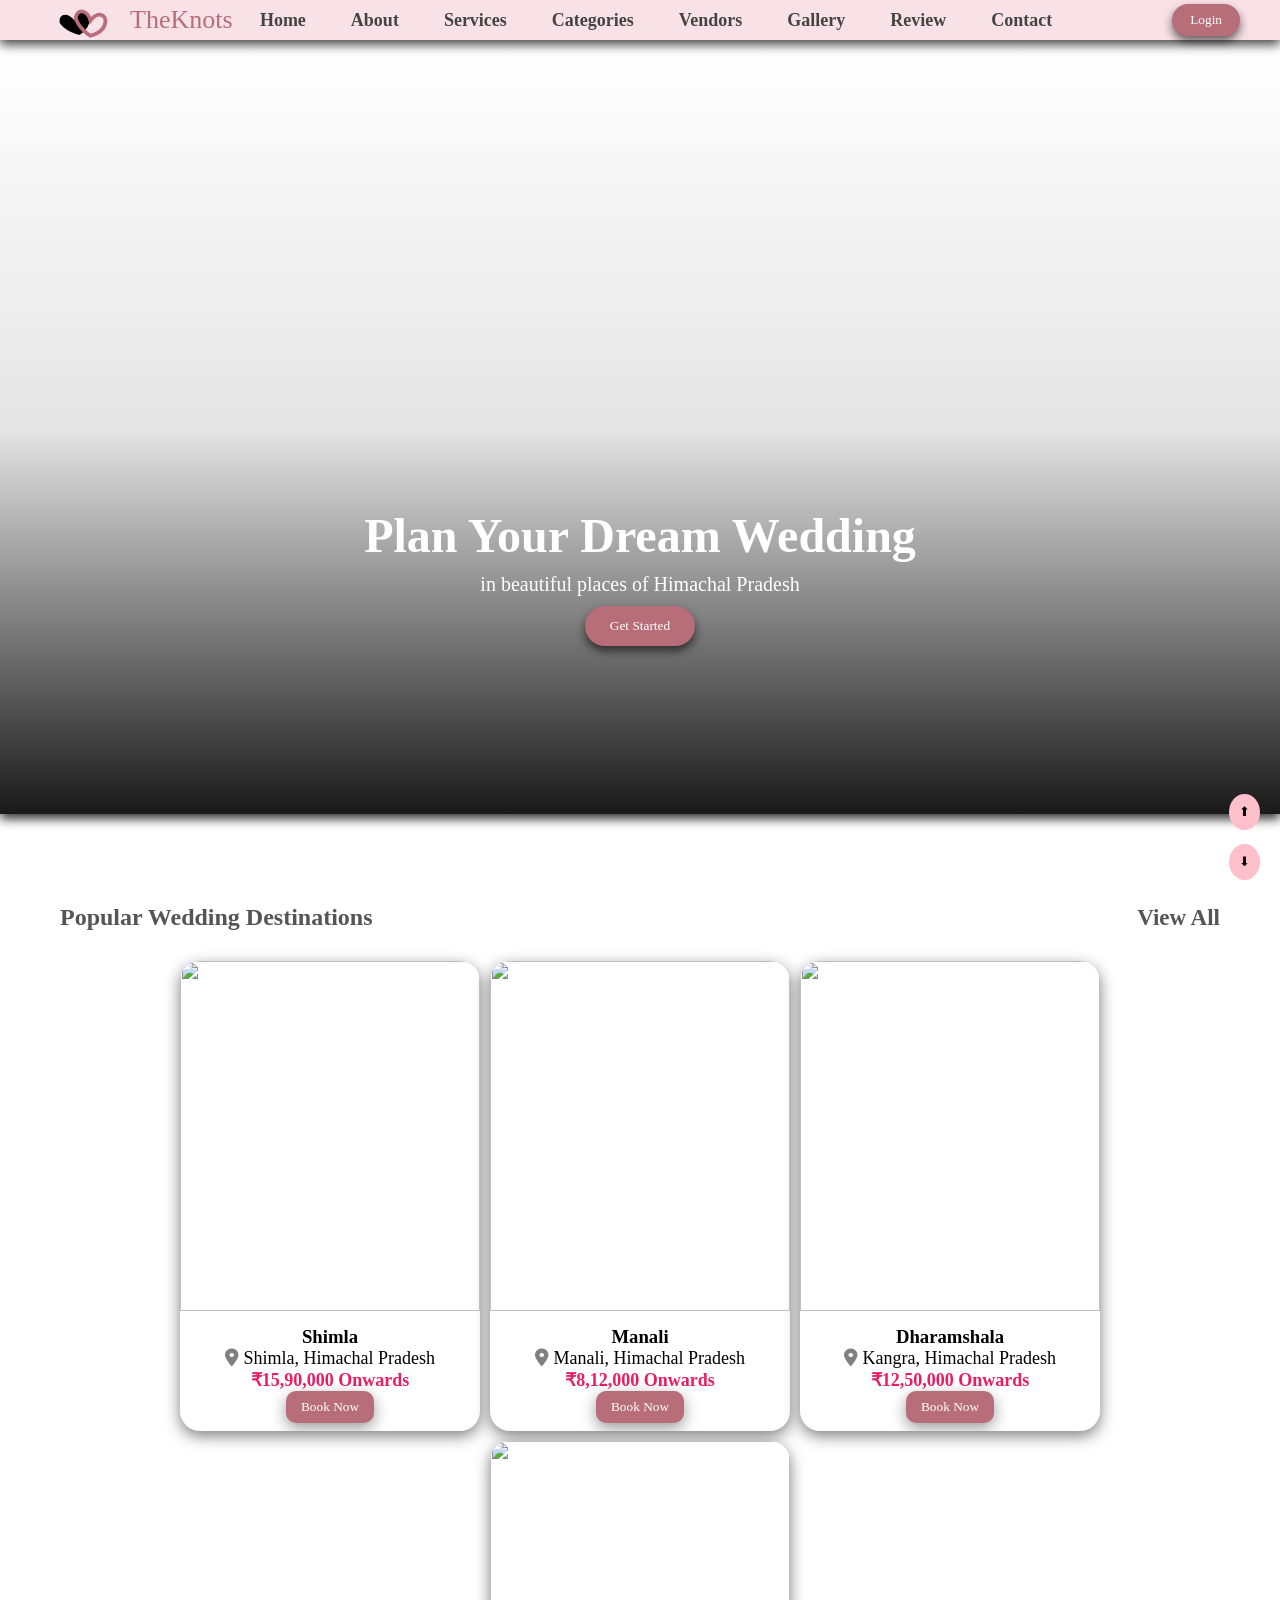
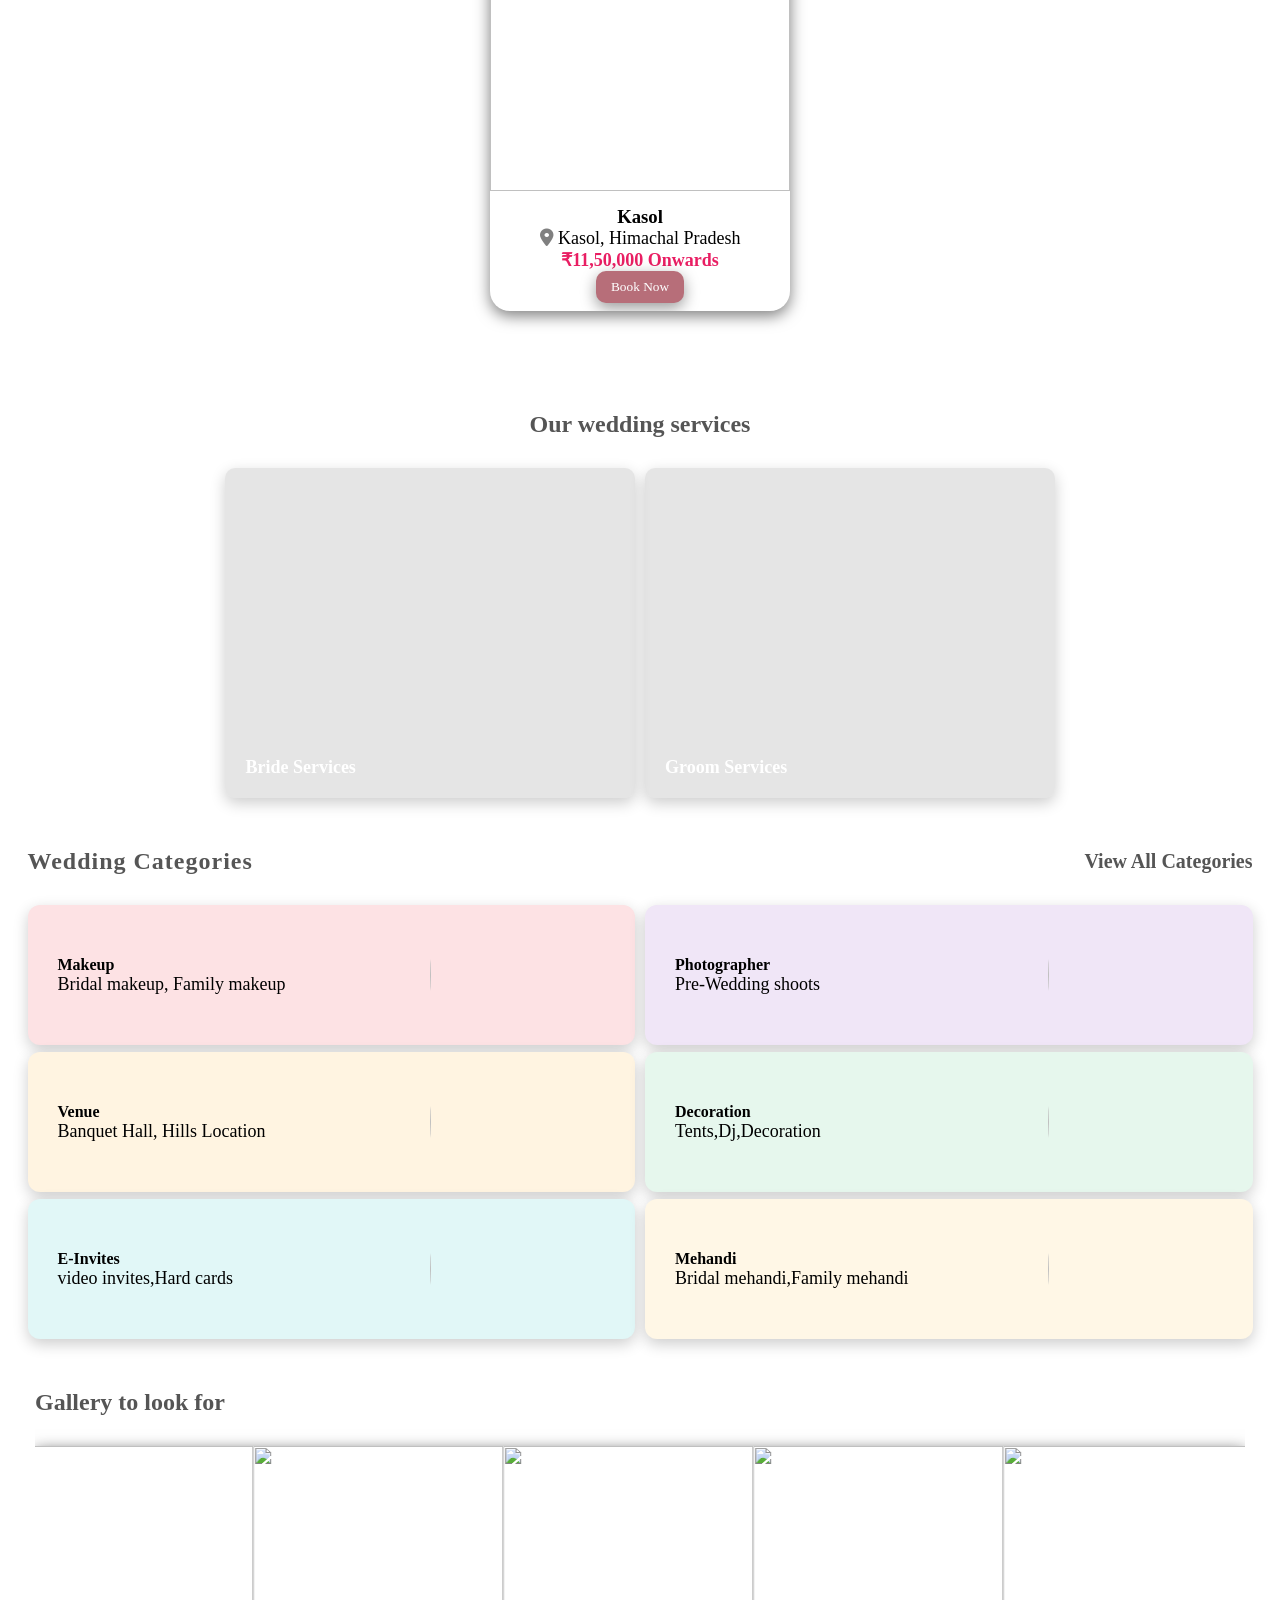
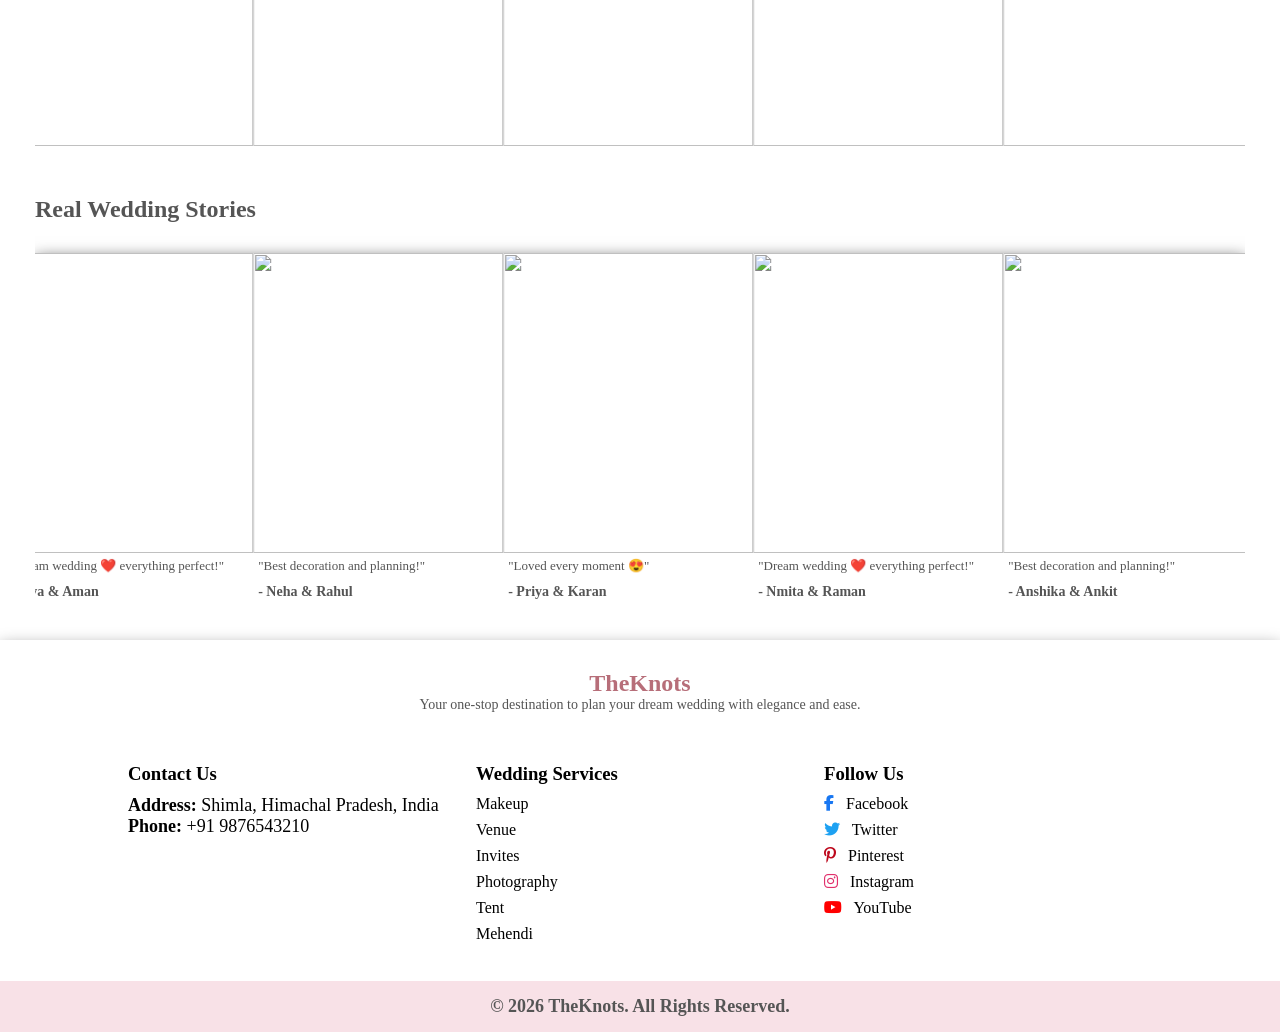
==== index.html @ 762d34d3 "Add files via upload" ====
<html lang="en">
  
  <head>
    <meta charset="UTF-8">
    <meta name="viewport" content="width=device-width, initial-scale=1.0">
    <title>
      TheKnots
    </title>
    <link rel="stylesheet" href="style.css">
    <link rel="stylesheet" href="https://cdnjs.cloudflare.com/ajax/libs/font-awesome/6.5.0/css/all.min.css">
  </head>
  
  <body>
    <!-- NAVBAR -->
    <nav class="navbar">
      <div class="logo">
        <svg viewBox="0 0 160 90" class="heart-logo">
          <path d="M40 45 C40 25, 60 25, 70 45 C80 25, 100 25, 100 45 C100 65, 75 75, 75 75 C75 75, 50 65, 40 45Z"
          class="heart-black" transform="rotate(-10 70 50)" />
          <path d="M70 45 C70 25, 90 25, 100 45 C110 25, 130 25, 130 45 C130 65, 105 75, 105 75 C105 75, 80 65, 70 45Z"
          class="heart-pink" transform="rotate(10 100 50)" />
        </svg>
        <span>
          TheKnots
        </span>
      </div>
      <!--NAV LINKS-->
      <ul class="nav-links">
        <li>
          <a href="index.html">
            Home
          </a>
        </li>
        <li>
          <a href="about.html">
            About
          </a>
        </li>
        <li>
          <a href="service.html">
            Services
          </a>
        </li>
        <li>
          <a href="categories.html">
            Categories
          </a>
        </li>
        <li>
          <a href="all_ven.html">
            Vendors
          </a>
        </li>
        <li>
          <a href="gallery.html">
            Gallery
          </a>
        </li>
        <li>
          <a href="review.html">
            Review
          </a>
        </li>
        <li>
          <a href="contact.html">
            Contact
          </a>
        </li>
      </ul>
      <!-- LOGIN BTN -->
      <div class="login-btn">
        <button onclick="openForm()">
          Login
        </button>
      </div>
    </nav>
    <!-- LOGIN POPUP -->
    <div class="form-popup" id="formPopup">
      <div class="form-box">
        <span class="close-btn" onclick="closeForm()">
          ×
        </span>
        <div class="tabs">
          <button onclick="showLogin()">
            Login
          </button>
          <button onclick="showRegister()">
            New User
          </button>
        </div>
        <!-- LOGIN form -->
        <form id="loginForm" onsubmit="return loginAlert()">
          <h2>
            Login
          </h2>
          <input type="email" placeholder="Email" id="email" required>
          <input type="password" placeholder="Password" id="pass" required>
          <button type="submit" onclick="loginAlert()">
            Login
          </button>
        </form>
        <!-- new user POPUP -->
        <form id="registerForm" onsubmit="return registerAlert()" style="display:none;">
          <h2>
            Sign Up
          </h2>
          <input type="text" placeholder="Full Name" id="name" required>
          <input type="text" placeholder="Phone Number" id="phone" required>
          <input type="email" placeholder="Email" id="reg-email" required>
          <input type="password" placeholder="New Password" id="reg-pass" required>
          <input type="password" placeholder="Confirm Password" id="reg-con" required>
          <button type="submit" onclick="registerAlert()">
            Register
          </button>
        </form>
      </div>
    </div>
    <!-- HERO SECTION -->
    <section class="hero">
      <div class="hero-content">
        <h1>
          Plan Your Dream Wedding
        </h1>
        <p>
          in beautiful places of Himachal Pradesh
        </p>
        <a href="contact.html">
          <button>
            Get Started
          </button>
		</a>
      </div>
    </section>
    <!-- DESTINATIONS SECTION -->
    <section id="dest-section">
      <div class="dest-header">
        <h2 class="dest-heading">
          Popular Wedding Destinations
        </h2>
        <a href="all_ven.html#vendor-venue" class="dest-headlink">
          View All
        </a>
      </div>
      <div class="dest-container">
        <!-- CARD 1 -->
        <div class="dest-card">
          <div class="dest-slider">
            <span class="dest-prev">
              &#10094;
            </span>
            <span class="dest-next">
              &#10095;
            </span>
            <img src="image/shimla-dest2.jpg" class="dest-slide ">
            <img src="image/shimla-dest3.jpg" class="dest-slide active">
            <img src="image/shimla-dest4.jpg" class="dest-slide">
          </div>
          <div class="dest-info">
            <h3>
              Shimla
            </h3>
            <p>
              <i class="fa fa-location-dot">
              </i>
              Shimla, Himachal Pradesh
            </p>
            <p class="dest-price">
              ₹15,90,000 Onwards
            </p>
            <button class="dest-btn" onclick="destbookNow()">
              Book Now
            </button>
          </div>
        </div>
        <!-- CARD 2 -->
        <div class="dest-card">
          <div class="dest-slider">
            <span class="dest-prev">
              &#10094;
            </span>
            <span class="dest-next">
              &#10095;
            </span>
            <img src="image/manali-dest2.jpg" class="dest-slide ">
            <img src="image/manali-dest3.jpg" class="dest-slide">
            <img src="image/manali-dest4.jpg" class="dest-slide active">
          </div>
          <div class="dest-info">
            <h3>
              Manali
            </h3>
            <p>
              <i class="fa fa-location-dot">
              </i>
              Manali, Himachal Pradesh
            </p>
            <p class="dest-price">
              ₹8,12,000 Onwards
            </p>
            <button class="dest-btn" onclick="destbookNow()">
              Book Now
            </button>
          </div>
        </div>
        <!-- CARD 3 -->
        <div class="dest-card">
          <div class="dest-slider">
            <span class="dest-prev">
              &#10094;
            </span>
            <span class="dest-next">
              &#10095;
            </span>
            <img src="image/dhrmshala-dest2.jpg" class="dest-slide active">
            <img src="image/dhrmshala-dest3.jpg" class="dest-slide">
            <img src="image/dhrmshala-dest4.jpg" class="dest-slide">
          </div>
          <div class="dest-info">
            <h3>
              Dharamshala
            </h3>
            <p>
              <i class="fa fa-location-dot">
              </i>
              Kangra, Himachal Pradesh
            </p>
            <p class="dest-price">
              ₹12,50,000 Onwards
            </p>
            <button class="dest-btn" onclick="destbookNow()">
              Book Now
            </button>
          </div>
        </div>
        <!-- CARD 4 -->
        <div class="dest-card">
          <div class="dest-slider">
            <span class="dest-prev">
              &#10094;
            </span>
            <span class="dest-next">
              &#10095;
            </span>
            <img src="image/kasol-dest2.jpg" class="dest-slide">
            <img src="image/kasol-dest3.jpg" class="dest-slide">
            <img src="image/kasol-dest4.jpg" class="dest-slide active">
          </div>
          <div class="dest-info">
            <h3>
              Kasol
            </h3>
            <p>
              <i class="fa fa-location-dot">
              </i>
              Kasol, Himachal Pradesh
            </p>
            <p class="dest-price">
              ₹11,50,000 Onwards
            </p>
            <button class="dest-btn" onclick="destbookNow()">
              Book Now
            </button>
          </div>
        </div>
      </div>
    </section>
    <!-- DEST IMAGE POPUP -->
    <div id="dest-popup">
      <span id="dest-close">
        &times;
      </span>
      <img id="dest-popup-img">
    </div>
    <!-- DEST BOOKING MESSAGE -->
    <div id="destbookMsg" class="dest-booking-msg">
      ✅ Your booking has been done! You will receive a call soon.
    </div>
    <!-- SERVICES SECTION -->
    <div class="sevice" id="service">
      <h2 class="service-heading">
        Our wedding services
      </h2>
      <section class="services" id="services">
        <!--BRIDE SERVICE-->
        <a href="all_ven.html#vendor-bride" class="service-card">
          <div class="service-content">
            <h2>
              Bride Services
            </h2>
          </div>
        </a>
        <!--GROOM SERVICE-->
        <a href="all_ven.html#vendor-groomwear" class="service-card">
          <div class="service-content">
            <h2>
              Groom Services
            </h2>
          </div>
        </a>
      </section>
    </div>
    <!-- CATAGORIES SECTION-->
    <section class="features">
      <div class="features-header">
        <h2 class="left-heading">
          Wedding Categories
        </h2>
        <a href="categories.html" class="right-link">
          View All Categories
        </a>
      </div>
      <div class="features-cards">
        <!-- LEFT features -->
        <div class="feature-left">
          <a href="all_ven.html#vendor-makeup" class="feature-card card1">
            <div class="card-text">
              <h4>
                Makeup
              </h4>
              <p>
                Bridal makeup, Family makeup
              </p>
            </div>
            <div class="card-img">
              <img src="image/makeup-cat.webp">
            </div>
          </a>
          <a href="all_ven.html#vendor-venue" class="feature-card card2">
            <div class="card-text">
              <h4>
                Venue
              </h4>
              <p>
                Banquet Hall, Hills Location
              </p>
            </div>
            <div class="card-img">
              <img src="image/venue-cat.jpg">
            </div>
          </a>
          <a href="all_ven.html#vendor-invites" class="feature-card card3">
            <div class="card-text">
              <h4>
                E-Invites
              </h4>
              <p>
                video invites,Hard cards
              </p>
            </div>
            <div class="card-img">
              <img src="image/invite-cat.jpg">
            </div>
          </a>
        </div>
        <!-- RIGHT features-->
        <div class="feature-right">
          <a href="all_ven.html#vendor-photographer" class="feature-card card4">
            <div class="card-text">
              <h4>
                Photographer
              </h4>
              <p>
                Pre-Wedding shoots
              </p>
            </div>
            <div class="card-img">
              <img src="image/photography-cat.jpg">
            </div>
          </a>
          <a href="all_ven.html#vendor-decor" class="feature-card card5">
            <div class="card-text">
              <h4>
                Decoration
              </h4>
              <p>
                Tents,Dj,Decoration
              </p>
            </div>
            <div class="card-img">
              <img src="image/decor.jpeg">
            </div>
          </a>
          <a href="all_ven.html#vendor-mehandi" class="feature-card card6">
            <div class="card-text">
              <h4>
                Mehandi
              </h4>
              <p>
                Bridal mehandi,Family mehandi
              </p>
            </div>
            <div class="card-img">
              <img src="image/mehandi-cat.jpg">
            </div>
          </a>
        </div>
      </div>
    </section>
    <!-- gallery section -->
    <div class="gallery-section">
      <section class="gallery-sections">
        <div class="gallery-heading">
          <h2>
            Gallery to look for
          </h2>
        </div>
        <div class="gallery-container">
          <!-- LEFT ARROW -->
          <!-- TRACK -->
          <div class="gallery-track" id="galleryTrack">
            <!-- Images -->
            <img src="image/gallery1.jpg" onclick="openImage(this.src)">
            <img src="image/gallery5.jpg" onclick="openImage(this.src)">
            <img src="image/gallery2.jpg" onclick="openImage(this.src)">
            <img src="image/gallery3.jpg" onclick="openImage(this.src)">
            <img src="image/gallery4.jpg" onclick="openImage(this.src)">
            <img src="image/gallery6.jpg" onclick="openImage(this.src)">
            <img src="image/gallery8.jpg" onclick="openImage(this.src)">
            <img src="image/gallery7.jpg" onclick="openImage(this.src)">
            <img src="image/gallery9.jpg" onclick="openImage(this.src)">
            <img src="image/gallery10.jpg" onclick="openImage(this.src)">
          </div>
        </div>
      </section>
    </div>
    <!-- gallery img Popup -->
    <div class="image-popup" id="imagePopup" onclick="closeImage()">
      <img id="popupImg">
    </div>
    <!-- review section -->
    <section class="review-gallery-section">
      <h2 class="review-head">
        Real Wedding Stories
      </h2>
      <div class="review-gallery-container">
        <div class="review-gallery-track" id="reviewTrack">
          <!-- review Cards -->
          <!-- review card 1 -->
          <div class="review-card" onclick="openReviewPopup('image/review1.jpg','Dream wedding ❤️ everything perfect!','- Riya & Aman')">
            <img src="image/review1.jpg">
            <p>
              "Dream wedding ❤️ everything perfect!"
            </p>
            <h4>
              - Riya & Aman
            </h4>
          </div>
          <!-- review card2 -->
          <div class="review-card" onclick="openReviewPopup('image/review2.jpg','Best decoration and planning!','- Neha & Rahul')">
            <img src="image/review2.jpg">
            <p>
              "Best decoration and planning!"
            </p>
            <h4>
              - Neha & Rahul
            </h4>
          </div>
          <!-- review card 3 -->
          <div class="review-card" onclick="openReviewPopup('image/review3.avif','Loved every moment 😍','- Priya & Karan')">
            <img src="image/review3.avif">
            <p>
              "Loved every moment 😍"
            </p>
            <h4>
              - Priya & Karan
            </h4>
          </div>
          <!-- review card4 -->
          <div class="review-card" onclick="openReviewPopup('image/review4.jpg','Dream wedding ❤️ everything perfect!','- Riya & Aman')">
            <img src="image/review4.jpg">
            <p>
              "Dream wedding ❤️ everything perfect!"
            </p>
            <h4>
              - Nmita & Raman
            </h4>
          </div>
          <!-- review card 5 -->
          <div class="review-card" onclick="openReviewPopup('image/review5.jpg','Best decoration and planning!','- Neha & Rahul')">
            <img src="image/review5.jpg">
            <p>
              "Best decoration and planning!"
            </p>
            <h4>
              - Anshika & Ankit
            </h4>
          </div>
          <!-- review card 6 -->
          <div class="review-card" onclick="openReviewPopup('image/review6.jpg','Loved every moment 😍','- Priya & Karan')">
            <img src="image/review6.jpg">
            <p>
              "Loved every moment 😍"
            </p>
            <h4>
              - Kiara & Siddharath
            </h4>
          </div>
        </div>
      </div>
    </section>
    <!-- Review card POPUP -->
    <div class="review-popup" id="reviewPopup" onclick="closeReviewPopup(event)">
      <div class="popup-content">
        <img id="popupImage">
        <p id="popupText">
        </p>
        <h4 id="popupName">
        </h4>
      </div>
    </div>
    <!-- Footer section -->
    <footer class="footer">
      <!-- footer TOP -->
      <div class="footer-top">
        <h2 class="footer-logo">
          TheKnots
        </h2>
        <p>
          Your one-stop destination to plan your dream wedding with elegance and
          ease.
        </p>
      </div>
      <!-- footer mid -->
      <div class="footer-main">
        <!-- footer LEFT -->
        <div class="footer-col">
          <h3>
            Contact Us
          </h3>
          <p>
            <strong>
              Address:
            </strong>
            Shimla, Himachal Pradesh, India
          </p>
          <p>
            <strong>
              Phone:
            </strong>
            +91 9876543210
          </p>
        </div>
        <!-- foooter CENTER -->
        <div class="footer-col">
          <h3>
            Wedding Services
          </h3>
          <a href="#">
            Makeup
          </a>
          <a href="#">
            Venue
          </a>
          <a href="#">
            Invites
          </a>
          <a href="#">
            Photography
          </a>
          <a href="#">
            Tent
          </a>
          <a href="#">
            Mehendi
          </a>
        </div>
        <!-- footer RIGHT -->
        <div class="footer-col">
          <h3>
            Follow Us
          </h3>
          <a href="#">
            <i class="fab fa-facebook-f">
            </i>
            Facebook
          </a>
          <a href="#">
            <i class="fab fa-twitter">
            </i>
            Twitter
          </a>
          <a href="#">
            <i class="fab fa-pinterest-p">
            </i>
            Pinterest
          </a>
          <a href="#">
            <i class="fab fa-instagram">
            </i>
            Instagram
          </a>
          <a href="#">
            <i class="fab fa-youtube">
            </i>
            YouTube
          </a>
        </div>
      </div>
      <!-- footer BOTTOM -->
      <div class="footer-bottom">
        <p>
          © 2026 TheKnots. All Rights Reserved.
        </p>
      </div>
    </footer>
  </body>
  <button id="scrollTopBtn">
    ⬆
  </button>
  <button id="scrollBottomBtn">
    ⬇
  </button>
  <script src="script.js">
  </script>
  <div class="image-popup" id="imagePopup">
    <span class="close-btn" onclick="closePopup()">
      &times;
    </span>
    <img id="popupImg">
  </div>
  <div id="topPopup" class="top-popup">
  </div>

</html>
---- style.css ----
@import url('https://fonts.googleapis.com/css2?family=Great+Vibes&display=swap');
  * {
  margin:0;
  padding:0;
  box-sizing:border-box;
  font-family:'Playfair Display',serif;
}
#scrollTopBtn,#scrollBottomBtn {
  position:fixed;
  right:20px;
  padding:10px;
  background:pink;
  border:none;
  border-radius:50%;
  cursor:pointer;
  z-index:1000;
}
#scrollTopBtn {
  bottom:70px;
}
#scrollBottomBtn {
  bottom:20px;
}
.fa-location-dot {
  color:gray;
}
/* NAVBAR */
.navbar {
  display:flex;
  align-items:center;
  justify-content:space-between;
  padding:12px 40px;
  background-color:#f8e1e7;
  position:sticky;
  top:0;
  z-index:1000;
  height:40px;
  box-shadow:0 5px 10px rgba(0,0,0,0.7);
}
/* LOGO */
.logo {
  display:flex;
  align-items:center;
  font-size:25px;
  gap:10px;
  font-family:cursive;
  color:#d6336c;
}
.heart-logo {
  width:80px;
}
.heart-black {
  fill:black;
}
.heart-pink {
  fill:none;
  stroke:#b76e79;
  stroke-width:7.5;
}
.logo span {
  font-size:26px;
  font-family:cursive;
  color:#b76e79;
}
/* NAV LINKS */
.nav-links {
  display:flex;
  list-style:none;
  gap:45px;
  margin-left:auto;
  margin-right:120px;
}
.nav-links a {
  text-decoration:none;
  color:#444;
  font-size:18px;
  font-weight:600;
  flex-wrap:wrap;
}
.nav-links a:hover {
  color:#b76e79;
}
@media (max-width:1000px) {
  .nav-links {
  display:none;
}
}@media (max-width:900px) {
  .nav-links {
  display:none;
}
}@media (max-width:768px) {
  .nav-links {
  display:none;
}
}/* NAV LOGIN BUTTON */
.login-btn button {
  padding:8px 18px;
  background:#b76e79;
  color:white;
  border:none;
  border-radius:20px;
  transition:transform 0.5s;
  box-shadow:0 5px 10px rgba(0,0,0,0.6);
}
.login-btn button:hover {
  transform:scale(1.1);
}
/* LOGIN & HERO FORM POPUP */
.form-popup,.hero-form {
  display:none;
  position:fixed;
  width:100%;
  height:100%;
  background:rgba(0,0,0,0.7);
  top:0;
  left:0;
  justify-content:center;
  align-items:center;
  z-index:9999;
}
.form-box {
  background:white;
  padding:15px;
  border-radius:10px;
  width:400px;
  text-align:center;
  position:relative;
}
.close-btn {
  position:absolute;
  right:10px;
  top:10px;
  font-size:30px;
  cursor:pointer;
}
.tabs {
  display:flex;
  justify-content:space-around;
  margin:20px;
}
.form-box input {
  width:100%;
  padding:8px;
  margin:10px 0;
}
.form-box button {
  width:100%;
  padding:10px;
  background:#b76e79;
  color:white;
  border:none;
  border-radius:20px;
}
/* HERO */
.hero {
  height:86vh;
  background:url("image/hero-indexx.jpg");
  background-size:cover;
  background-position:center 50%;
  display:flex;
  align-items:center;
  justify-content:center;
  position:relative;
  color:white;
  box-shadow:0 5px 10px rgba(0,0,0,0.8);
}
.hero::before {
  content:"";
  position:absolute;
  width:100%;
  height:100%;
  background:linear-gradient(to top,rgba(0,0,0,0.9),rgba(0,0,0,0.1),transparent);
}
.hero-content {
  position:relative;
  text-align:center;
  margin-top:300px;
}
.hero-content h1 {
  color:white;
  font-size:48px;
  animation:fadeDown 1s ease;
}
.hero-content p {
  font-size:20px;
  margin:10px 20;
  animation:fadeDown 1s ease;
}
.hero-content button {
  padding:12px 25px;
  background:#b76e79;
  color:white;
  border:none;
  border-radius:25px;
  transition:transform 0.5s;
  animation:fadeDown 1s ease;
  box-shadow:0 5px 10px rgba(0,0,0,0.6);
}
.hero-content button:hover {
  transform:scale(1.1);
}
/* DEST SECTION*/
#dest-section {
  padding:50px;
}
.dest-container {
  display:flex;
  gap:10px;
  flex-wrap:wrap;
  justify-content:center;
}
.dest-header {
  display:flex;
  justify-content:space-between;
  align-items:center;
  padding:40 10 30 10;
  color:#555;
}  
.dest-headlink {
  font-size:23px;
  font-weight:bold;
  cursor:pointer;
  color:#555;
  text-decoration:none;
}
.dest-headlink:hover {
  text-decoration:underline;
  color:#b76e91;
}
.dest-card {
  width:300px;
  height:470px;
  background:#fff;
  border-radius:20px;
  overflow:hidden;
  box-shadow:0 5px 15px rgba(0,0,0,0.5);
  transition:transform 0.5s ease;
}
.dest-card:hover {
  transform:scale(1.05);
}
.dest-card img {
  width:300px;
  height:350px;
}
.dest-slider {
  position:relative;
  overflow:hidden;
}
.dest-slide {
  width:100%;
  height:180px;
  object-fit:cover;
  display:none;
  cursor:pointer;
}
.dest-slide.active {
  display:block;
}
.dest-prev,.dest-next {
  position:absolute;
  top:50%;
  transform:translateY(-50%);
  background:rgba(0,0,0,0.5);
  color:#fff;
  padding:5px 10px;
  cursor:pointer;
  opacity:0;
  pointer-events:none;
  transition:0.3s;
}
.dest-prev {
  left:5px;
}
.dest-next {
  right:5px;
}
.dest-info {
  padding:15px;
  text-align:center;
}
.dest-price {
  color:#e91e63;
  font-weight:bold;
}
.dest-slider:hover .dest-prev,.dest-slider:hover .dest-next {
  opacity:1;
  pointer-events:auto;
}
.dest-btn:hover {
  transform:scale(1.07);
  box-shadow:0 5px 15px rgba(0,0,0,0.7);
}
/*DEST POPUP */
#dest-popup {
  position:fixed;
  top:0;
  left:0;
  width:100%;
  height:100%;
  display:none;
  background:rgba(0,0,0,0.8);
  justify-content:center;
  align-items:center;
  z-index:9999;
}
#dest-popup img {
  width:70%;
  max-height:80%;
  object-fit:contain;
}
#dest-close {
  position:absolute;
  top:40px;
  right:400px;
  font-size:35px;
  color:#fff;
  cursor:pointer;
}
/* Book Now button */
.dest-btn {
  padding:8px 15px;
  border:none;
  background:#b76e79;
  color:white;
  border-radius:10px;
  cursor:pointer;
  box-shadow:0 5px 15px rgba(0,0,0,0.4);
}
/* Booking message */
.dest-booking-msg {
  position:fixed;
  top:-80px;
  left:50%;
  transform:translateX(-50%);
  background:#b76e79;
  color:white;
  padding:12px 20px;
  border-radius:8px;
  font-size:18px;
  transition:0.4s;
  z-index:9999;
}
.dest-booking-msg.show {
  top:20px;
}
/*SERVICE SECTION*/
.services {
  display:flex;
  justify-content:center;
  flex-wrap:nowrap;
  max-width:1200px;
  width:80%;
  margin:auto;
  gap:10px;
}
.service-heading {
  text:bold;
  color:#555;
  text-align:center;
  padding-top:50px;
  padding-bottom:30px;
}
.service-card {
  position:relative;
  width:40%;
  height:330px;
  border-radius:10px;
  overflow:hidden;
  text-decoration:none;
  color:white;
  transition:transform 0.5s ease;
  box-shadow:0 5px 15px rgba(0,0,0,0.2);
}
.service-card:hover {
  transform:scale(1.04);
  box-shadow:0 5px 15px rgba(0,0,0,0.4);
}
/* SERVICE Background images */
.service-card:nth-child(1) {
  background-image:url("image/bride-service.jpg");
  background-size:cover;
  background-position:center 5%;
}
.service-card:nth-child(2) {
  background-image:url("image/groom-service.jpg");
  background-size:cover;
  background-position:center 53%;
}
/*FOR READABILITY*/
.service-card::before {
  content:"";
  position:absolute;
  width:100%;
  height:100%;
  background:rgba(0,0,0,0.1);
  top:0;
  left:0;
}
/* Text inside SERVIICE card */
.service-content {
  position:absolute;
  bottom:20px;
  left:20px;
  z-index:2;
}
.service-content h2 {
  font-size:18px;
}
/* FEATURES CATAGORIES */
.features-cards {
  display:flex;
  justify-content:center;
  gap:10px;
  width:100%;
  margin:auto;
  max-width:1225px;
}
.features-header {
  display:flex;
  justify-content:space-between;
  align-items:center;
  padding:50 0 30 0;
  width:100%;
  margin:auto;
  max-width:1225px;
  color:#555;
}
.left-heading {
  letter-spacing:1px;
}
/* Right FEATURE Link */
.right-link {
  text-decoration:none;
  color:#555;
  font-weight:600;
  font-size:20px;
  transition:color 0.3s ease;
  text-align:right;
}
.right-link:hover {
  color:#b76e91;
  text-decoration:underline;
}
/* LEFT & RIGHT FEATURE COLUMN */
.feature-left,.feature-right {
  display:flex;
  flex-direction:column;
  gap:7px;
  flex:1;
}
/* ONE FEATURE CARD */
.feature-card {
  position:relative;
  display:flex;
  align-items:center;
  justify-content:flex-start;
  height:140px;
  border-radius:12px;
  overflow:hidden;
  box-shadow:0 5px 15px rgba(0,0,0,0.2);
  text-decoration:none;
  color:black;
  padding-left:30px;
  transition:transform 0.7s ease;
}
.card-text {
  z-index:1;
}
/* FEATURE CARD COLORS  */
.card1 {
  background:#fde2e4;
}
.card2 {
  background:#fff4e1;
}
.card3 {
  background:#e1f7f7;
}
.card4 {
  background:#f0e6f7;
}
.card5 {
  background:#e6f7ed;
}
.card6 {
  background:#fff7e6;
}
.feature-card:hover {
  transform:scale(1.04);
  z-index:1000;
  box-shadow:0 5px 15px rgba(0,0,0,0.4);
}
/* C-SHAPE IMAGE OVER FEATURE CARD*/
.card-img {
  position:absolute;
  top:50%;
  right:-15px;
  transform:translateY(-50%);
  width:220px;
  height:250px;
  border-radius:50%;
  overflow:hidden;
}
.card-img img {
  width:100%;
  height:100%;
  object-fit:cover;
}
@media (max-width:768px) {
  .features-cards {
  flex-direction:column;
}
}/*GALLERY SECTION*/
.gallery-section {
  overflow:hidden;
  margin-left:35px;
  margin-right:35px;
}
.gallery-container {
  position:relative;
  box-shadow:0 5px 15px rgba(0,0,0,0.7);
}
.gallery-heading {
  color:#555;
  padding-top:50px;
  padding-bottom:30px;
}
.gallery-track {
  display:flex;
  width:max-content;
}
.gallery-track img {
  width:250px;
  height:300px;
  object-fit:cover;
  cursor:pointer;
  flex-shrink:0;
  margin:0;
  padding:0;
}
/* GALLERY IMAGE Popup */
.image-popup {
  display:none;
  position:fixed;
  top:0;
  left:0;
  width:100%;
  height:100%;
  background:rgba(0,0,0,0.8);
  justify-content:center;
  align-items:center;
  z-index:9999;
}
.image-popup img {
  max-width:80%;
  max-height:80%;
  border-radius:10px;
  z-index:
}
/* RESPONSIVE Smooth infinite scroll */
@keyframes scrollGallery {
  0% {
  transform:translateX(0);
}
100% {
  transform:translateX(-50%);
}
}/* REVIEW SSECTION */
.review-gallery-section {
  padding:0px;
  overflow:hidden;
  margin:0 35 35 35;
}
.review-gallery-container {
  overflow:hidden;
  width:100%;
  box-shadow:0 5px 15px rgba(0,0,0,0.7);
}
.review-head {
  color:#555;
  padding-top:50px;
  padding-bottom:30px;
}
.review-gallery-track {
  display:flex;
  width:max-content;
}
/* REVIEW CARD layout */
.review-card {
  width:250px;
  flex-shrink:0;
  background:#fff;
  margin:0;
}
.review-card img {
  width:100%;
  height:300px;
  object-fit:cover;
}
.review-card p {
  font-size:13px;
  padding:5px;
  color:#555;
}
.review-card h4 {
  font-size:14px;
  padding:5px;
  color:#555;
}
/*REVIW CARD POPUP*/
.review-popup {
  display:none;
  position:fixed;
  top:0;
  left:0;
  width:100%;
  height:100%;
  background:rgba(0,0,0,0.8);
  justify-content:center;
  align-items:center;
  z-index:999;
}
.popup-content {
  background:#fff;
  padding:20px;
  border-radius:10px;
  text-align:center;
  max-width:400px;
}
.popup-content img {
  width:100%;
  height:400px;
  object-fit:cover;
  border-radius:10px;
}
.popup-content p {
  margin-top:10px;
  color:#555;
}
.popup-content h4 {
  margin-top:5px;
  color:#ff4d6d;
}
/* RESPONSIVE Smooth REVIEW scroll */
@keyframes scrollReview {
  0% {
  transform:translateX(0);
}
100% {
  transform:translateX(-50%);
}
}/*FOOTER*/
.footer {
  padding-top:30px;
  box-shadow:0 5px 15px rgba(0,0,0,0.4);
}
/* FOOTER TOP */
.footer-top {
  text-align:center;
  margin-bottom:20px;
}
.footer-logo {
  font-family:cursive;
  color:#b76e79;
}
.footer-top p {
  color:#555;
  font-size:14px;
}
/* FOOTER MID */
.footer-main {
  background:white;
  color:black;
  display:flex;
  justify-content:space-between;
  gap:20px;
  padding:30px 10%;
}
/* FOOTER COLUMNS */
.footer-col {
  flex:1;
}
/* FOOTER COLS HEADINGS */
.footer-col h3 {
  margin-bottom:10px;
}
/* FOOTER LINKS */
.footer-col a {
  display:block;
  text-decoration:none;
  color:black;
  margin-bottom:8px;
  transition:0.3s;
}
/* FOOTER ICON  */
.footer-col i {
  margin-right:8px;
}
/* FOOTER BRAND ICONS */
.footer-col a:nth-child(2) i {
  color:#1877f2;
}
/* Facebook */
.footer-col a:nth-child(3) i {
  color:#1da1f2;
}
/* Twitter */
.footer-col a:nth-child(4) i {
  color:#bd081c;
}
/* Pinterest */
.footer-col a:nth-child(5) i {
  color:#e1306c;
}
/* Instagram */
.footer-col a:nth-child(6) i {
  color:#ff0000;
}
/* YouTube */

/*FOOTER LINKS HOVER */
.footer-col a:hover {
  color:#ff4d6d;
}
/* FOOTER BOTTOM */
.footer-bottom {
  text-align:center;
  background:#f8e1e7;
  color:#555;
  padding:15px;
  font-weight:bold;
  font-size:14px;
}
/* RESPONSIVE */
@media (max-width:768px) {
  .footer-main {
  flex-direction:column;
}
}/*vendors.html*/
.vendors-cards {
  justify-content:center;
  gap:15px;
  flex-wrap:wrap;
}
.vendors-column {
  display:grid;
  grid-template-columns:repeat(6,200px);
  justify-content:center;
  flex-direction:column;
  gap:15px;
}
.vendors-heading {
  text-align:center;
  font-size:2rem;
  margin-top:30px;
  font-weight:600;
  color:#555;
}
.vendors-subheading {
  text-align:center;
  font-size:1.1rem;
  color:#555;
  margin-bottom:25px;
  padding:20 0 0 0;
}
.vendors-info {
  padding:30px 20px;
  background-color:#fff;
  /* soft pastel background */
  margin-top:30px;
  border-radius:12px;
  margin-left:35px;
  margin-right:35px;
  box-shadow:0 5px 15px rgba(0,0,0,0.9);
}
.vendors-info-content p {
  font-size:1.05rem;
  line-height:1.8;
  color:#555;
  text-align:justify;
  font-family:'Poppins',sans-serif;
}
.vendors-card {
  display:flex;
  flex-direction:column;
  border-radius:15px;
  overflow:hidden;
  box-shadow:0 5px 18px rgba(0,0,0,0.1);
  transition:transform 0.3s,box-shadow 0.3s;
  text-decoration:none;
  color:#000;
  background:#fff;
  height:290px;
  margin-bottom:15px;
}
.vendors-card:nth-child(1) {
  background:#ffe0e6;
}
.vendors-card:nth-child(2) {
  background:#e6f7ff;
}
.vendors-card:nth-child(3) {
  background:#fff5e6;
}
.vendors-card:nth-child(4) {
  background:#e6fff5;
}
.vendors-card:nth-child(5) {
  background:#f0e6ff;
}
.vendors-card:nth-child(6) {
  background:#fff0f5;
}
.vendors-card:nth-child(7) {
  background:#ffe6cc;
}
.vendors-card:nth-child(8) {
  background:#e6ffe6;
}
.vendors-card:nth-child(9) {
  background:#e6f0ff;
}
.vendors-card:nth-child(10) {
  background:#fff0e6;
}
.vendors-card:nth-child(11) {
  background:#f9e6ff;
}
.vendors-card:nth-child(12) {
  background:#e6fff9;
}
.vendors-card:hover {
  transform:translateY(-6px);
  box-shadow:0 12px 30px rgba(0,0,0,0.15);
}
.vendors-img {
  width:100%;
  height:200px;
  overflow:hidden;
}
.vendors-img img {
  width:100%;
  height:100%;
  object-fit:cover;
  /* maintain aspect ratio */
  object-position:top;
  /* show top part of image (face) */
  transition:transform 0.3s;
}
.vendors-card:hover .vendors-img img {
  transform:scale(1.05);
  /* subtle zoom on hover */
}
.vendors-text {
  padding:12px;
}
.vendors-text h4 {
  margin:0.5rem 0;
  font-size:1.3rem;
}
.vendors-text p {
  font-size:0.95rem;
  color:#555;
}
/* RESPONSIVE */
@media (max-width:1024px) {
  .vendors-cards {
  flex-direction:column;
  align-items:center;
}
.vendors-column {
  flex-direction:row;
  flex-wrap:wrap;
  justify-content:center;
}
.vendors-card {
  width:45%;
  /* 2 cards per row */
    margin-bottom:15px;
}
}@media (max-width:768px) {
  .vendors-card {
  width:90%;
  /* 1 card per row */
    margin-bottom:15px;
}
}/*all vendor*/

.vendor-section {
  padding:40px 10px;
}
.vendor-section-title {
  text-align:center;
  margin-bottom:25px;
  color:#555;
}
/* GRID */
.vendor-grid {
  display:grid;
  grid-template-columns:repeat(3,1fr);
  gap:15px;
  max-width:1200px;
  margin:auto;
}
/* CARD */
.vendor-card {
  background:#f8f8f8;
  border-radius:15px;
  overflow:hidden;
  height:550px;
  box-shadow:0 5px 15px rgba(0,0,0,0.2);
  transition:transform 0.3s;
}
.vendor-card img {
  height:400px;
}
.vendor-card:hover {
  box-shadow:0 5px 15px rgba(0,0,0,0.7);
  transform:scale(1.03);
}
/* SLIDER */
.vendor-slider {
  position:relative;
  height:400px;
  overflow:hidden;
}
.vendor-slide {
  width:100%;
  height:100%;
  object-fit:cover;
  object-position:top;
  display:none;
}
.vendor-slide.active {
  display:block;
}
/* ARROWS */
.vendor-prev,.vendor-next {
  position:absolute;
  top:50%;
  transform:translateY(-50%);
  background:rgba(0,0,0,0.5);
  color:#fff;
  padding:5px 10px;
  cursor:pointer;
  opacity:0;
  pointer-events:none;
  transition:0.3s;
}
.vendor-prev {
  left:10px;
}
.vendor-next {
  right:10px;
}
.vendor-slider:hover .vendor-prev,.vendor-slider:hover .vendor-next {
  opacity:1;
  pointer-events:auto;
}
/* INFO */
.vendor-info {
  padding:10px;
  font-size:18px;
  text-align:center;
}
.vendor-location {
  color:#555;
  font-size:0.9rem;
}
.vendor-price {
  color:#b76e91;
  font-weight:bold;
  margin:4px 0;
}
.vendor-description {
  color:#555;
  font-size:0.9rem;
}
.vendor-img-popup {
  display:none;
  position:fixed;
  z-index:9999;
  top:40px;
  left:0;
  width:100%;
  height:100%;
  background:rgba(0,0,0,0.9);
  justify-content:center;
  align-items:center;
}
#vendorPopupImg {
  max-height:75%;
  max-width:75%;
  border-radius:12px;
  display:block;
  margin:auto;
}
.vendor-close {
  position:absolute;
  top:40px;
  right:450px;
  font-size:30px;
  color:white;
  cursor:pointer;
  z-index:100000;
  transition:0.3s;
}
.vendor-book-btn {
  padding:8px 15px;
  border:none;
  background:#b76e79;
  color:white;
  border-radius:10px;
  cursor:pointer;
  box-shadow:0 5px 15px rgba(0,0,0,0.3);
}
.vendor-book-btn:hover {
  box-shadow:0 5px 15px rgba(0,0,0,0.7);
}
.vendor-success-msg {
  position:fixed;
  top:-80px;
  left:50%;
  transform:translateX(-50%);
  background:#b76e79;
  color:white;
  padding:12px 20px;
  border-radius:8px;
  font-size:18px;
  transition:0.4s;
  z-index:9999;
}
/* show */
.vendor-success-msg.show {
  top:20px;
}
/* RESPONSIVE */
@media (max-width:900px) {
  .vendor-grid {
  grid-template-columns:repeat(2,1fr);
}
}@media (max-width:600px) {
  .vendor-grid {
  grid-template-columns:1fr;
}
}.service-page-heading {
  text-align:center;
  padding-top:20px;
  color:#444;
}
.service-page-para {
  padding-top:20px;
  margin:35px;
  font-size:18px;
  text-align:justify;
  line-height:1.6;
  color:#444;
}
/* 🔴 TOP CARDS */
.service-top {
  display:flex;
  justify-content:center;
  gap:20px;
  flex-wrap:wrap;
  margin-top:50px;
}
.service-top-card {
  width:250px;
  text-align:center;
  cursor:pointer;
  color:#444;
}
.service-top-card img {
  width:100%;
  object-fit:cover;
  height:300px;
  border-radius:10px;
}
/* 🔽 HIDDEN SECTION */
.service-hidden-section {
  display:none;
  padding-top:50px;
  justify-content:center;
  gap:20px;
  flex-wrap:wrap;
  color:#444;
}
/* INNER CARDS */
.service-inner-card {
  width:180px;
  height:250px;
  text-align:center;
  color:#444;
  cursor:pointer;
}
.service-inner-card img {
  width:100%;
  height:250px;
  object-fit:cover;
  border-radius:10px;
}
.service-inner-card:hover,.service-top-card:hover {
  transform:scale(1.05);
  transition:0.3s;
  text-decoration:underline;
  color:black;
}
.service-service-page-box:hover {
  transform:scale(1.05);
  transition:0.3s;
}
/* ===== PAGE ===== */
.gallery-page {
  font-family:Arial,sans-serif;
  padding:40px 0;
  text-align:center;
  width:100%;
}
/* ===== HEADING ===== */
.gallery-page-heading {
  color:#555;
  margin-bottom:30px;
}
/* ===== GRID CONTAINER ===== */
.gallery-page .gallery-page-container {
  display:grid;
  grid-template-columns:repeat(4,1fr);
  gap:10px;
  width:95%;
  margin:auto;
}
/* ===== ITEM ===== */
.gallery-page .gallery-page-item {
  position:relative;
  overflow:hidden;
  border-radius:15px;
}
/* ===== IMAGE ===== */
.gallery-page .gallery-page-item img {
  width:100%;
  height:350px;
  object-fit:cover;
  object-position:top;
  display:block;
  cursor:pointer;
  transition:0.4s;
}
/* ===== OVERLAY ===== */
.gallery-page .gallery-page-overlay {
  position:absolute;
  bottom:0;
  left:0;
  width:100%;
  background:rgba(0,0,0,0.5);
  color:#fff;
  text-align:center;
  padding:10px;
  opacity:0;
  transition:0.4s;
  font-size:18px;
  pointer-events:none;
  /* 🔥 click block nahi karega */
}
/* ===== HOVER EFFECT ===== */
.gallery-page .gallery-page-item:hover img {
  transform:scale(1.1);
}
.gallery-page .gallery-page-item:hover .gallery-page-overlay {
  opacity:1;
}
/* ===== POPUP BACKGROUND ===== */
.gallery-page-popup {
  display:none;
  position:fixed;
  z-index:999;
  width:100%;
  height:100%;
  left:0;
  top:0;
  background:rgba(0,0,0,0.9);
  text-align:center;
}
/* ===== POPUP IMAGE ===== */
.gallery-page-popup img {
  max-width:90%;
  max-height:80%;
  padding-top:70px;
}
/* ===== CLOSE BUTTON ===== */
.gallery-page-popup-close-btn {
  position:absolute;
  padding-top:60px;
  padding-right:460px;
  font-size:30px;
  color:white;
  cursor:pointer;
}
/*review page*/


.review-page {
  padding:50px 20px;
  margin:0 15 0 15;
}
.review-page-title {
  text-align:center;
  font-size:32px;
  margin-bottom:40px;
  color:#555;
}
/* TOP */
.review-top {
  display:flex;
  justify-content:space-between;
  background:white;
  padding:25px;
  border-radius:15px;
  margin-bottom:30px;
  box-shadow:0 5px 15px rgba(0,0,0,0.1);
}
.star {
  color:#b76e79;
  font-size:25px;
}
.rating-row {
  display:flex;
  align-items:center;
  gap:10px;
  margin:10px 0;
  font-size:18px;
}
.bar {
  flex:1;
  min-width:250px;
  height:8px;
  background:#eee;
  border-radius:20px;
  overflow:hidden;
}
.rating-fill {
  background:#b76e79;
  height:100%;
  border-radius:20px;
  animation:fillAnim 1s ease-in-out;
}
.rating-summary {
  margin:5 30 0 0;
  font-size:20px;
  text-align:center;
}
.rating-summary p {
  margin:5 30 0 0;
  font-size:20px;
  text-align:center;
}
.rating-summary h1 {
  font-size:40px;
  color:#555;
}
/* BOTTOM */
.review-bottom {
  display:flex;
  gap:30px;
}
/* FEEDBACK LIST */
.feedback-list {
  flex:2;
}
.feedback-card {
  display:flex;
  gap:15px;
  background:white;
  padding:15px;
  border-radius:12px;
  margin-bottom:15px;
  box-shadow:0 4px 10px rgba(0,0,0,0.3);
  transition:0.3s;
}
.feedback-card:hover {
  transform:scale(1.02);
  box-shadow:0 4px 10px rgba(0,0,0,0.6);
}
.feedback-heading {
  padding-bottom:25px;
}
.feedback-card h4,p {
  font-size:18px;
}
.feedback-card img {
  width:100px;
  height:100px;
  border-radius:50%;
}
/* ADD REVIEW */
.add-review {
  flex:1;
  background:white;
  padding:20px;
  border-radius:15px;
  box-shadow:0 5px 15px rgba(0,0,0,0.1);
}
.add-review input,.add-review textarea {
  width:100%;
  margin-top:30px;
  padding:10px;
  border-radius:8px;
  border:1px solid #ccc;
}
.add-review textarea {
  height:150px;
}
.star-select span {
  font-size:28px;
  cursor:pointer;
  opacity:0.4;
  transition:0.3s;
}
.star-select span.active {
  opacity:5;
  transform:scale(1.2);
}
.add-review-btn {
  width:100%;
  margin-top:30px;
  padding:10px;
  border:none;
  background:#b76e79;
  color:white;
  border-radius:20px;
  cursor:pointer;
}
.top-popup {
  position:fixed;
  top:-60px;
  left:50%;
  transform:translateX(-50%);
  background:#b76e85;
  color:white;
  padding:12px 25px;
  border-radius:20px;
  font-size:18px;
  transition:0.5s;
  z-index:9999;
}
.top-popup.show {
  top:20px;
}
/*animation*/
@keyframes fillAnim {
  from {
  width:0;
}
}/* RESPONSIVE */

@media (max-width:768px) {
  .review-top {
  flex-direction:column;
  gap:20px;
  text-align:center;
}
.review-bottom {
  flex-direction:column;
}
}.contact-page {
  padding:60px 20px;
  text-align:center;
}
.contact-page h2 {
  font-size:32px;
  margin-bottom:30px;
  color:#555;
}
.contact-container {
  display:flex;
  gap:30px;
  justify-content:center;
  flex-wrap:wrap;
}
/* LEFT */
.contact-left {
  width:400px;
}
.contact-box {
  background:#fff;
  padding:15px;
  margin:10px 0;
  border-radius:12px;
  box-shadow:0 4px 10px rgba(0,0,0,0.5);
  transition:0.3s;
  font-size:18px;
}
.contact-box:hover {
  transform:scale(1.05);
}
.fa-phone {
  color:gray;
  font-size:18px;
}
.map {
  width:100%;
  height:200px;
  border-radius:15px;
  margin-top:15px;
}
/* RIGHT */
.contact-right {
  width:400px;
  background:#fff;
  padding:25px;
  border-radius:20px;
  font-size:18px;
  box-shadow:0 5px 15px rgba(0,0,0,0.5);
}
.contact-right input,.contact-right textarea {
  width:100%;
  margin:10px 0;
  padding:10px;
  border-radius:10px;
  border:1px solid #ccc;
}
.contact-right textarea {
  height:100px;
}
.contact-right button {
  margin-top:10px;
  padding:10px;
  width:100%;
  border:none;
  background:#b76e79;
  color:white;
  border-radius:20px;
  cursor:pointer;
  transition:0.3s;
}
.contact-right button:hover {
  background:#b76e70;
  transform:scale(1.05);
}
/* 📱 RESPONSIVE */
@media (max-width:768px) {
  .contact-container {
  flex-direction:column;
  align-items:center;
}
.contact-left,.contact-right {
  width:90%;
}
}.about-hero {
  background:url("image/hero-indexx.jpg");
  height:76vh;
  background-position:center;
  padding:120px 20px;
  display:flex;
  align-items:center;
  justify-content:center;
  position:relative;
  color:white;
  text-align:center;
  box-shadow:0 4px 15px rgba(0,0,0,0.5);
}
.about-hero::before {
  content:"";
  position:absolute;
  width:100%;
  height:100%;
  background:linear-gradient(to top,rgba(0,0,0,0.9),rgba(0,0,0,0.1),transparent);
}
.about-hero-content {
  position:relative;
  text-align:center;
}
.about-hero h1 {
  padding-top:250px;
  font-size:45px;
  animation:fadeDown 1s ease;
}
.about-hero p {
  font-size:18px;
}
/* STORY */
.about-text {
  width:100%;
  padding:60px 35px;
  /* 👈 left-right spacing */

  text-align:center;
  position:relative;
}
/* ✨ Decorative lines */
.about-text::before,.about-text::after {
  content:"";
  position:absolute;
  width:80px;
  height:4px;
}
.about-text::before {
  top:20px;
  left:35px;
}
.about-text::after {
  bottom:20px;
  right:35px;
}
.about-text h2 {
  font-size:32px;
  color:#555;
  margin-bottom:20px;
  position:relative;
}
/* 💎 underline style */
.about-text h2::after {
  content:"";
  width:60px;
  height:3px;
  background:#b76e79;
  display:block;
  margin:10px auto;
}
.about-text p {
  max-width:900px;
  margin:10px auto;
  font-size:18px;
  color:#444;
  line-height:1.5;
  text-align:justify;
}
/* STATS */
.about-stats {
  display:flex;
  justify-content:center;
  gap:20px;
  background:#fff5f7;
  padding:40px;
  flex-wrap:wrap;
  box-shadow:0 4px 15px rgba(0,0,0,0.2);
}
.stat-box {
  background:white;
  padding:20px;
  border-radius:15px;
  width:150px;
  text-align:center;
  box-shadow:0 4px 15px rgba(0,0,0,0.2);
  transition:0.3s;
}
.stat-box:hover {
  transform:scale(1.1);
}
/* TIMELINE */
.about-timeline {
  padding:50px 20px;
  text-align:center;
}
.timeline-item {
  margin:20px 0;
}
.timeline-item span {
  font-weight:bold;
  color:#555;
}
/* CTA */
.about-cta {
  background:#fff5f7;
  padding:50px;
  text-align:center;
  color:#555;
  box-shadow:0 4px 15px rgba(0,0,0,0.2);
}
.about-cta button {
  padding:12px 25px;
  border:none;
  background:#b76e79;
  color:white;
  border-radius:20px;
  cursor:pointer;
  transition:0.3s;
  box-shadow:0 4px 15px rgba(0,0,0,0.5);
}
.about-cta button:hover {
  transform:scale(1.1);
}
/* ANIMATIONS */
@keyframes fadeDown {
  from {
  opacity:0;
  transform:translateY(-30px);
}
to {
  opacity:1;
  transform:translateY(0);
}
}@keyframes fadeLeft {
  from {
  opacity:0;
  transform:translateX(-50px);
}
to {
  opacity:1;
  transform:translateX(0);
}
}@keyframes fadeRight {
  from {
  opacity:0;
  transform:translateX(50px);
}
to {
  opacity:1;
  transform:translateX(0);
}
}/* RESPONSIVE */
@media(max-width:768px) {
  .about-container {
  flex-direction:column;
  text-align:center;
}
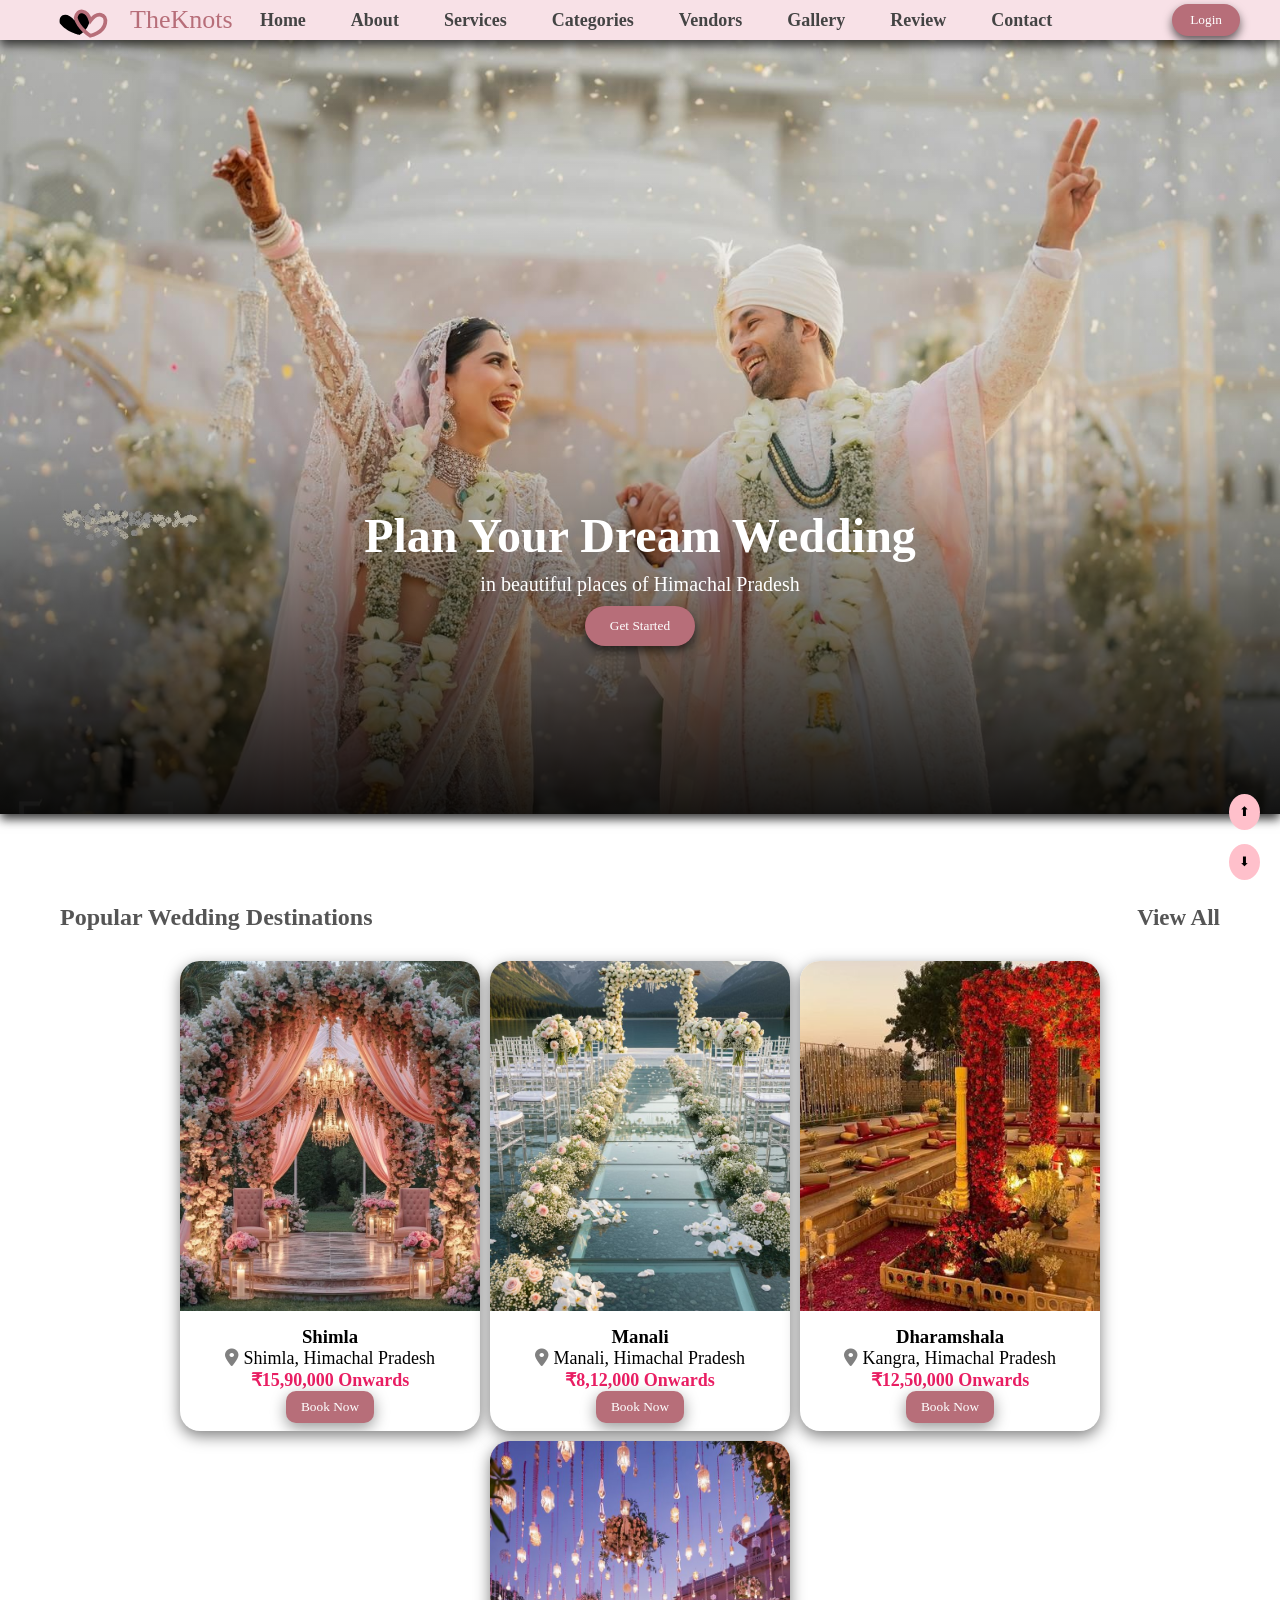
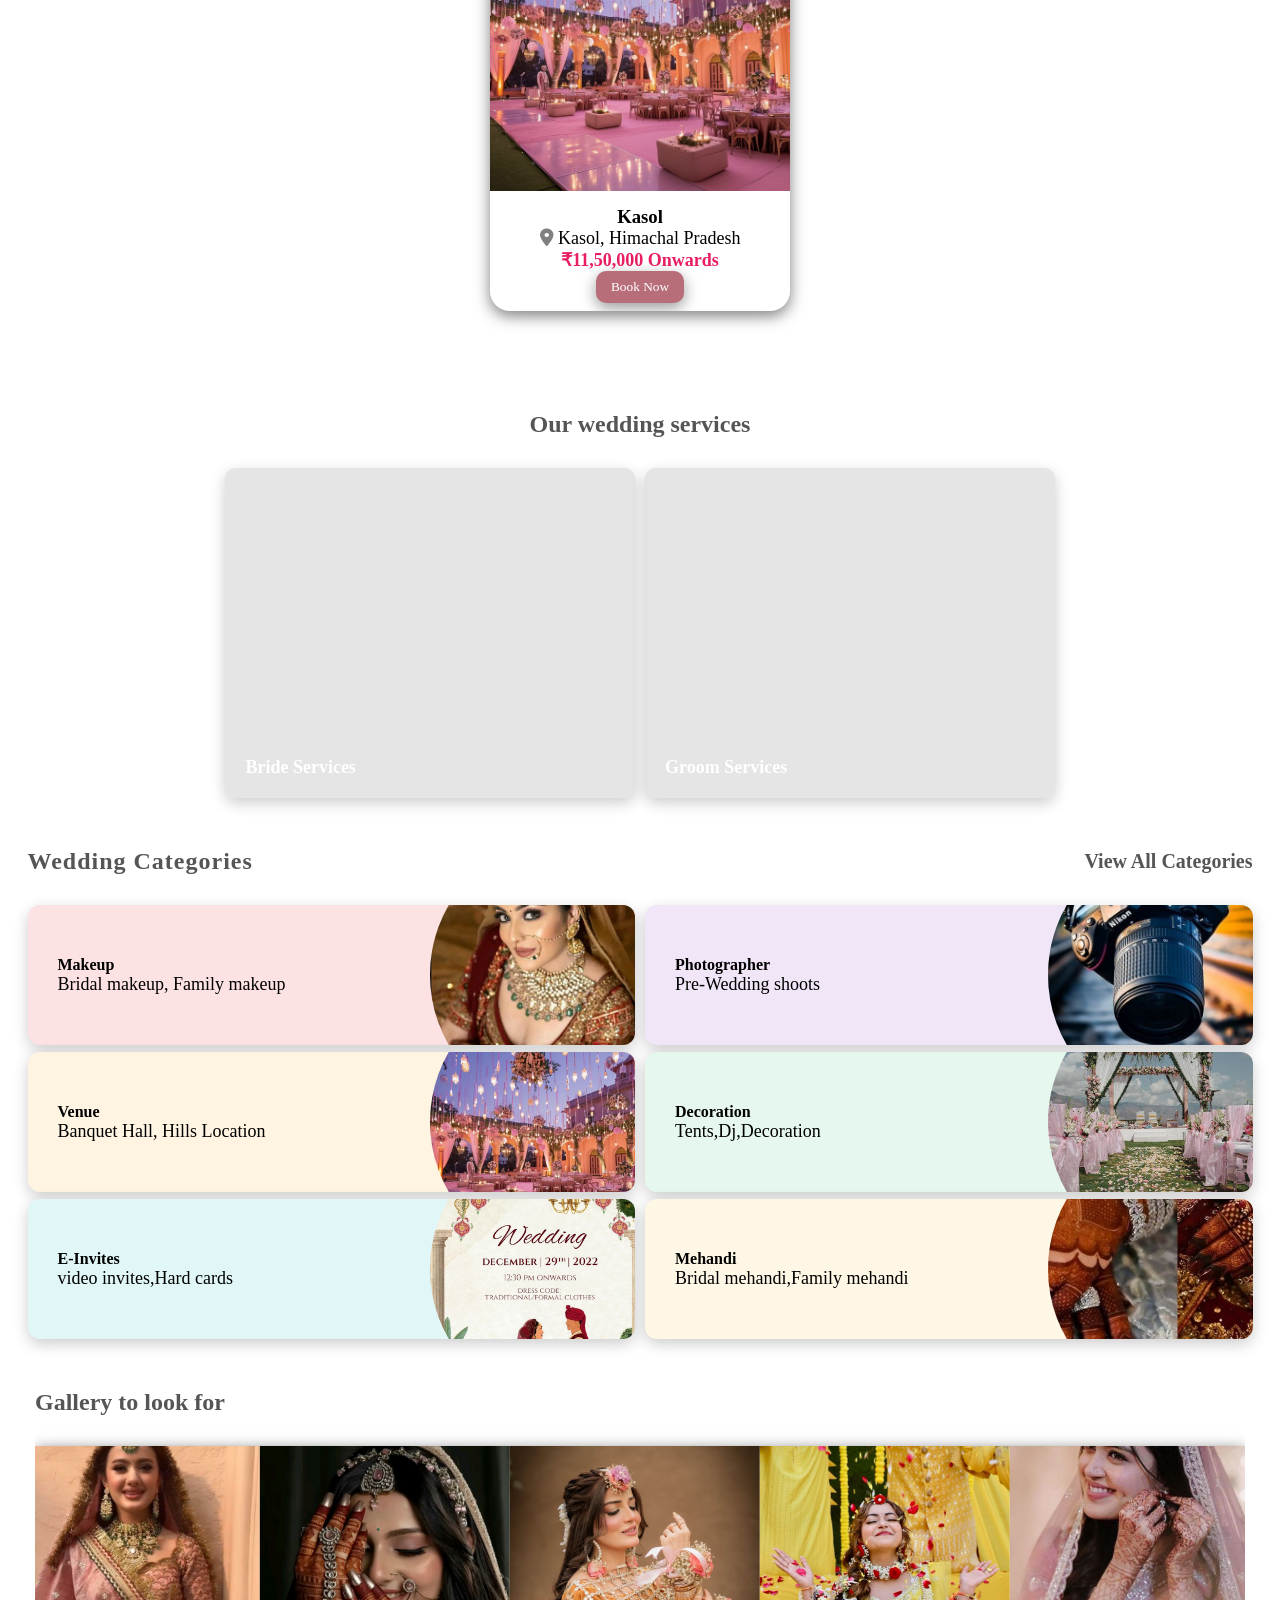
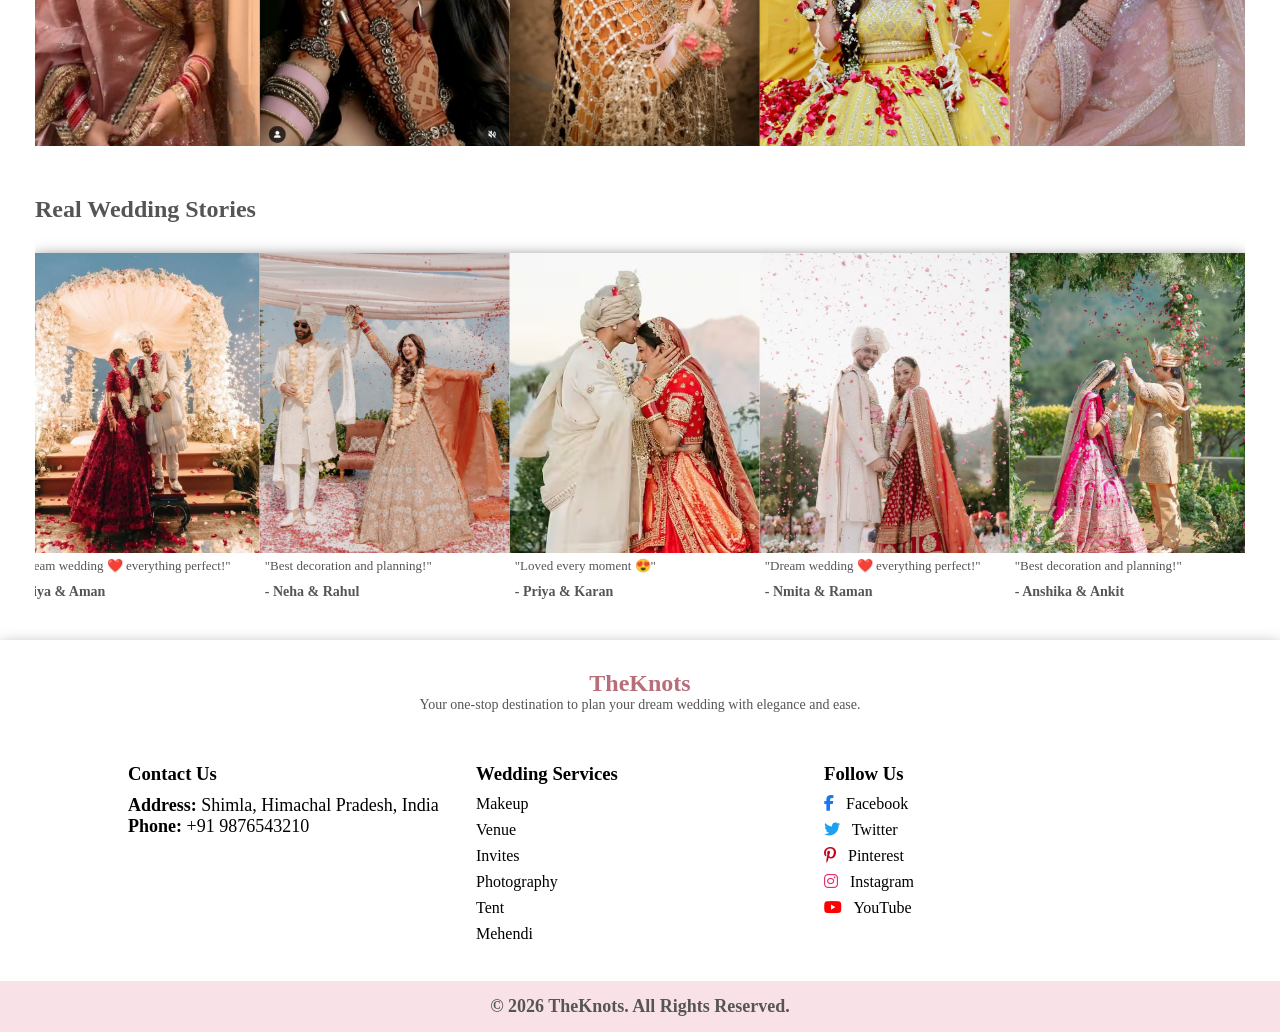
==== commit 836d4bc1: "Add files via upload" ====
--- a/index.html
+++ b/index.html
@@ -4,6 +4,7 @@
     <meta charset="UTF-8">
     <meta name="viewport" content="width=device-width, initial-scale=1.0">
     <title>
+    
       TheKnots
     </title>
     <link rel="stylesheet" href="style.css">
@@ -151,9 +152,9 @@
             <span class="dest-next">
               &#10095;
             </span>
-            <img src="image/shimla-dest2.jpg" class="dest-slide ">
-            <img src="image/shimla-dest3.jpg" class="dest-slide active">
-            <img src="image/shimla-dest4.jpg" class="dest-slide">
+            <img src="images/shimla-dest2.jpg" class="dest-slide ">
+            <img src="images/shimla-dest3.jpg" class="dest-slide active">
+            <img src="images/shimla-dest4.jpg" class="dest-slide">
           </div>
           <div class="dest-info">
             <h3>
@@ -181,9 +182,9 @@
             <span class="dest-next">
               &#10095;
             </span>
-            <img src="image/manali-dest2.jpg" class="dest-slide ">
-            <img src="image/manali-dest3.jpg" class="dest-slide">
-            <img src="image/manali-dest4.jpg" class="dest-slide active">
+            <img src="images/manali-dest2.jpg" class="dest-slide ">
+            <img src="images/manali-dest3.jpg" class="dest-slide">
+            <img src="images/manali-dest4.jpg" class="dest-slide active">
           </div>
           <div class="dest-info">
             <h3>
@@ -211,9 +212,9 @@
             <span class="dest-next">
               &#10095;
             </span>
-            <img src="image/dhrmshala-dest2.jpg" class="dest-slide active">
-            <img src="image/dhrmshala-dest3.jpg" class="dest-slide">
-            <img src="image/dhrmshala-dest4.jpg" class="dest-slide">
+            <img src="images/dhrmshala-dest2.jpg" class="dest-slide active">
+            <img src="images/dhrmshala-dest3.jpg" class="dest-slide">
+            <img src="images/dhrmshala-dest4.jpg" class="dest-slide">
           </div>
           <div class="dest-info">
             <h3>
@@ -241,9 +242,9 @@
             <span class="dest-next">
               &#10095;
             </span>
-            <img src="image/kasol-dest2.jpg" class="dest-slide">
-            <img src="image/kasol-dest3.jpg" class="dest-slide">
-            <img src="image/kasol-dest4.jpg" class="dest-slide active">
+            <img src="images/kasol-dest2.jpg" class="dest-slide">
+            <img src="images/kasol-dest3.jpg" class="dest-slide">
+            <img src="images/kasol-dest4.jpg" class="dest-slide active">
           </div>
           <div class="dest-info">
             <h3>
@@ -264,7 +265,7 @@
         </div>
       </div>
     </section>
-    <!-- DEST IMAGE POPUP -->
+    <!-- DEST images POPUP -->
     <div id="dest-popup">
       <span id="dest-close">
         &times;
@@ -322,7 +323,7 @@
               </p>
             </div>
             <div class="card-img">
-              <img src="image/makeup-cat.webp">
+              <img src="images/makeup-cat.webp">
             </div>
           </a>
           <a href="all_ven.html#vendor-venue" class="feature-card card2">
@@ -335,7 +336,7 @@
               </p>
             </div>
             <div class="card-img">
-              <img src="image/venue-cat.jpg">
+              <img src="images/venue-cat.jpg">
             </div>
           </a>
           <a href="all_ven.html#vendor-invites" class="feature-card card3">
@@ -348,7 +349,7 @@
               </p>
             </div>
             <div class="card-img">
-              <img src="image/invite-cat.jpg">
+              <img src="images/invite-cat.jpg">
             </div>
           </a>
         </div>
@@ -364,7 +365,7 @@
               </p>
             </div>
             <div class="card-img">
-              <img src="image/photography-cat.jpg">
+              <img src="images/photography-cat.jpg">
             </div>
           </a>
           <a href="all_ven.html#vendor-decor" class="feature-card card5">
@@ -377,7 +378,7 @@
               </p>
             </div>
             <div class="card-img">
-              <img src="image/decor.jpeg">
+              <img src="images/decor.jpeg">
             </div>
           </a>
           <a href="all_ven.html#vendor-mehandi" class="feature-card card6">
@@ -390,7 +391,7 @@
               </p>
             </div>
             <div class="card-img">
-              <img src="image/mehandi-cat.jpg">
+              <img src="images/mehandi-cat.jpg">
             </div>
           </a>
         </div>
@@ -408,23 +409,23 @@
           <!-- LEFT ARROW -->
           <!-- TRACK -->
           <div class="gallery-track" id="galleryTrack">
-            <!-- Images -->
-            <img src="image/gallery1.jpg" onclick="openImage(this.src)">
-            <img src="image/gallery5.jpg" onclick="openImage(this.src)">
-            <img src="image/gallery2.jpg" onclick="openImage(this.src)">
-            <img src="image/gallery3.jpg" onclick="openImage(this.src)">
-            <img src="image/gallery4.jpg" onclick="openImage(this.src)">
-            <img src="image/gallery6.jpg" onclick="openImage(this.src)">
-            <img src="image/gallery8.jpg" onclick="openImage(this.src)">
-            <img src="image/gallery7.jpg" onclick="openImage(this.src)">
-            <img src="image/gallery9.jpg" onclick="openImage(this.src)">
-            <img src="image/gallery10.jpg" onclick="openImage(this.src)">
+            <!-- imagess -->
+            <img src="images/gallery1.jpg" onclick="openimages(this.src)">
+            <img src="images/gallery5.jpg" onclick="openimages(this.src)">
+            <img src="images/gallery2.jpg" onclick="openimages(this.src)">
+            <img src="images/gallery3.jpg" onclick="openimages(this.src)">
+            <img src="images/gallery4.jpg" onclick="openimages(this.src)">
+            <img src="images/gallery6.jpg" onclick="openimages(this.src)">
+            <img src="images/gallery8.jpg" onclick="openimages(this.src)">
+            <img src="images/gallery7.jpg" onclick="openimages(this.src)">
+            <img src="images/gallery9.jpg" onclick="openimages(this.src)">
+            <img src="images/gallery10.jpg" onclick="openimages(this.src)">
           </div>
         </div>
       </section>
     </div>
     <!-- gallery img Popup -->
-    <div class="image-popup" id="imagePopup" onclick="closeImage()">
+    <div class="images-popup" id="imagesPopup" onclick="closeimages()">
       <img id="popupImg">
     </div>
     <!-- review section -->
@@ -436,8 +437,8 @@
         <div class="review-gallery-track" id="reviewTrack">
           <!-- review Cards -->
           <!-- review card 1 -->
-          <div class="review-card" onclick="openReviewPopup('image/review1.jpg','Dream wedding ❤️ everything perfect!','- Riya & Aman')">
-            <img src="image/review1.jpg">
+          <div class="review-card" onclick="openReviewPopup('images/review1.jpg','Dream wedding ❤️ everything perfect!','- Riya & Aman')">
+            <img src="images/review1.jpg">
             <p>
               "Dream wedding ❤️ everything perfect!"
             </p>
@@ -446,8 +447,8 @@
             </h4>
           </div>
           <!-- review card2 -->
-          <div class="review-card" onclick="openReviewPopup('image/review2.jpg','Best decoration and planning!','- Neha & Rahul')">
-            <img src="image/review2.jpg">
+          <div class="review-card" onclick="openReviewPopup('images/review2.jpg','Best decoration and planning!','- Neha & Rahul')">
+            <img src="images/review2.jpg">
             <p>
               "Best decoration and planning!"
             </p>
@@ -456,8 +457,8 @@
             </h4>
           </div>
           <!-- review card 3 -->
-          <div class="review-card" onclick="openReviewPopup('image/review3.avif','Loved every moment 😍','- Priya & Karan')">
-            <img src="image/review3.avif">
+          <div class="review-card" onclick="openReviewPopup('images/review3.avif','Loved every moment 😍','- Priya & Karan')">
+            <img src="images/review3.avif">
             <p>
               "Loved every moment 😍"
             </p>
@@ -466,8 +467,8 @@
             </h4>
           </div>
           <!-- review card4 -->
-          <div class="review-card" onclick="openReviewPopup('image/review4.jpg','Dream wedding ❤️ everything perfect!','- Riya & Aman')">
-            <img src="image/review4.jpg">
+          <div class="review-card" onclick="openReviewPopup('images/review4.jpg','Dream wedding ❤️ everything perfect!','- Riya & Aman')">
+            <img src="images/review4.jpg">
             <p>
               "Dream wedding ❤️ everything perfect!"
             </p>
@@ -476,8 +477,8 @@
             </h4>
           </div>
           <!-- review card 5 -->
-          <div class="review-card" onclick="openReviewPopup('image/review5.jpg','Best decoration and planning!','- Neha & Rahul')">
-            <img src="image/review5.jpg">
+          <div class="review-card" onclick="openReviewPopup('images/review5.jpg','Best decoration and planning!','- Neha & Rahul')">
+            <img src="images/review5.jpg">
             <p>
               "Best decoration and planning!"
             </p>
@@ -486,8 +487,8 @@
             </h4>
           </div>
           <!-- review card 6 -->
-          <div class="review-card" onclick="openReviewPopup('image/review6.jpg','Loved every moment 😍','- Priya & Karan')">
-            <img src="image/review6.jpg">
+          <div class="review-card" onclick="openReviewPopup('images/review6.jpg','Loved every moment 😍','- Priya & Karan')">
+            <img src="images/review6.jpg">
             <p>
               "Loved every moment 😍"
             </p>
@@ -501,7 +502,7 @@
     <!-- Review card POPUP -->
     <div class="review-popup" id="reviewPopup" onclick="closeReviewPopup(event)">
       <div class="popup-content">
-        <img id="popupImage">
+        <img id="popupimages">
         <p id="popupText">
         </p>
         <h4 id="popupName">
@@ -612,7 +613,7 @@
   </button>
   <script src="script.js">
   </script>
-  <div class="image-popup" id="imagePopup">
+  <div class="images-popup" id="imagesPopup">
     <span class="close-btn" onclick="closePopup()">
       &times;
     </span>
--- a/style.css
+++ b/style.css
@@ -154,7 +154,7 @@
 /* HERO */
 .hero {
   height:86vh;
-  background:url("image/hero-indexx.jpg");
+  background:url("images/hero-indexx.jpg");
   background-size:cover;
   background-position:center 50%;
   display:flex;
@@ -376,14 +376,14 @@
   transform:scale(1.04);
   box-shadow:0 5px 15px rgba(0,0,0,0.4);
 }
-/* SERVICE Background images */
+/* SERVICE Background imagess */
 .service-card:nth-child(1) {
-  background-image:url("image/bride-service.jpg");
+  background-images:url("images/bride-service.jpg");
   background-size:cover;
   background-position:center 5%;
 }
 .service-card:nth-child(2) {
-  background-image:url("image/groom-service.jpg");
+  background-images:url("images/groom-service.jpg");
   background-size:cover;
   background-position:center 53%;
 }
@@ -491,7 +491,7 @@
   z-index:1000;
   box-shadow:0 5px 15px rgba(0,0,0,0.4);
 }
-/* C-SHAPE IMAGE OVER FEATURE CARD*/
+/* C-SHAPE images OVER FEATURE CARD*/
 .card-img {
   position:absolute;
   top:50%;
@@ -539,8 +539,8 @@
   margin:0;
   padding:0;
 }
-/* GALLERY IMAGE Popup */
-.image-popup {
+/* GALLERY images Popup */
+.images-popup {
   display:none;
   position:fixed;
   top:0;
@@ -552,7 +552,7 @@
   align-items:center;
   z-index:9999;
 }
-.image-popup img {
+.images-popup img {
   max-width:80%;
   max-height:80%;
   border-radius:10px;
@@ -845,7 +845,7 @@
   object-fit:cover;
   /* maintain aspect ratio */
   object-position:top;
-  /* show top part of image (face) */
+  /* show top part of images (face) */
   transition:transform 0.3s;
 }
 .vendors-card:hover .vendors-img img {
@@ -1136,7 +1136,7 @@
   overflow:hidden;
   border-radius:15px;
 }
-/* ===== IMAGE ===== */
+/* ===== images ===== */
 .gallery-page .gallery-page-item img {
   width:100%;
   height:350px;
@@ -1181,7 +1181,7 @@
   background:rgba(0,0,0,0.9);
   text-align:center;
 }
-/* ===== POPUP IMAGE ===== */
+/* ===== POPUP images ===== */
 .gallery-page-popup img {
   max-width:90%;
   max-height:80%;
@@ -1447,7 +1447,7 @@
   width:90%;
 }
 }.about-hero {
-  background:url("image/hero-indexx.jpg");
+  background:url("images/hero-indexx.jpg");
   height:76vh;
   background-position:center;
   padding:120px 20px;
